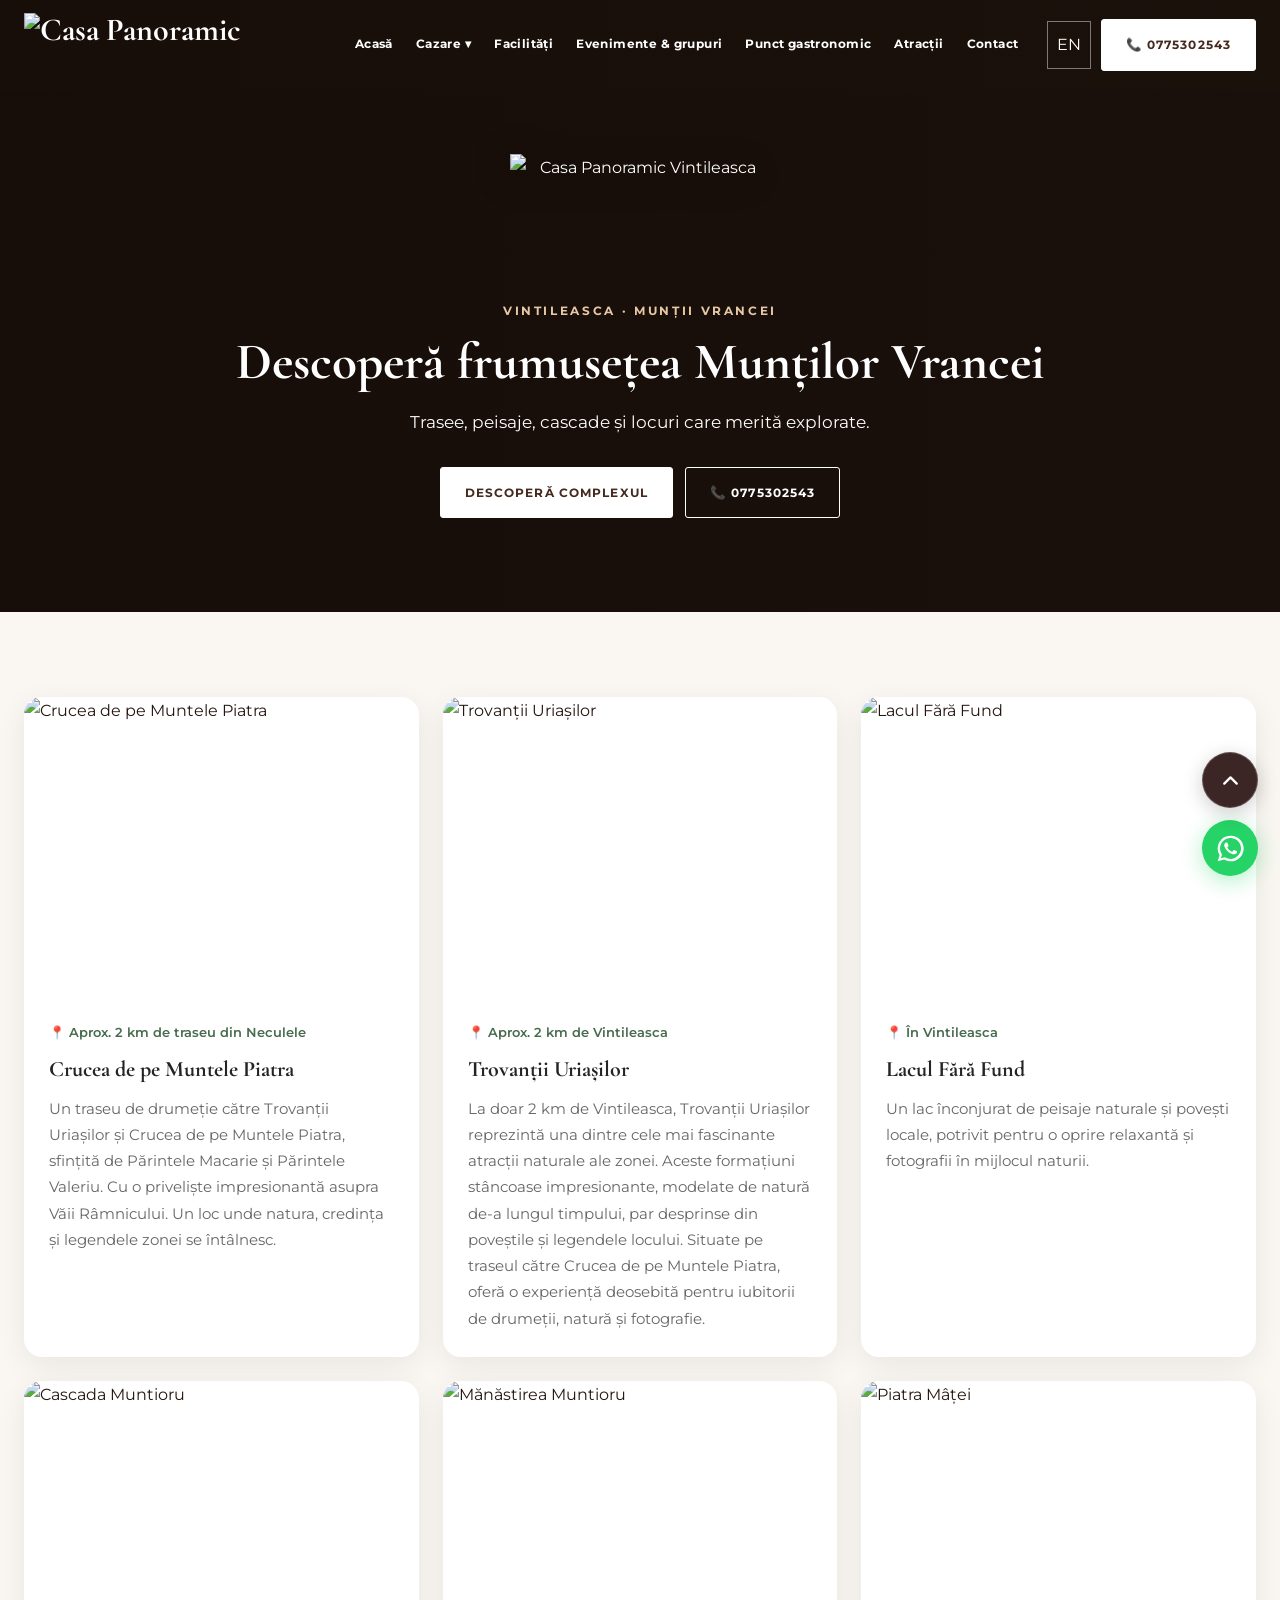
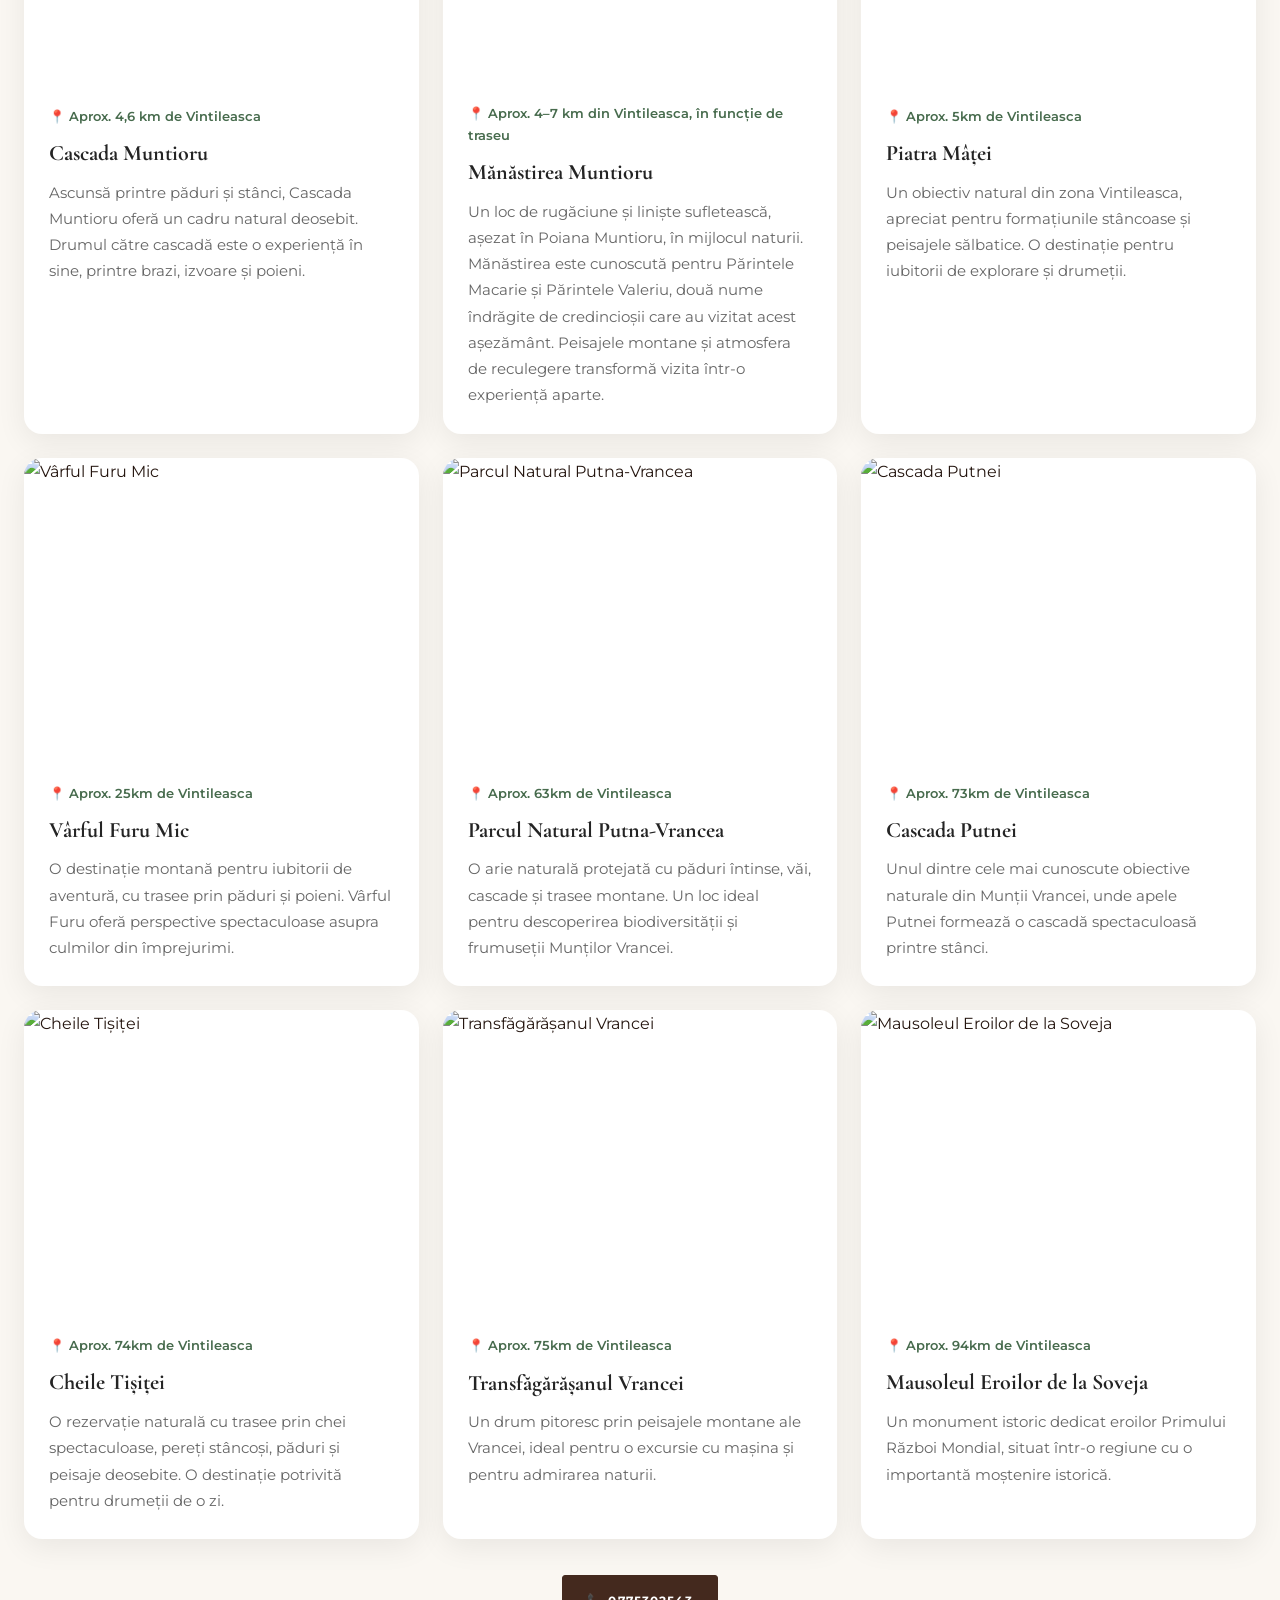
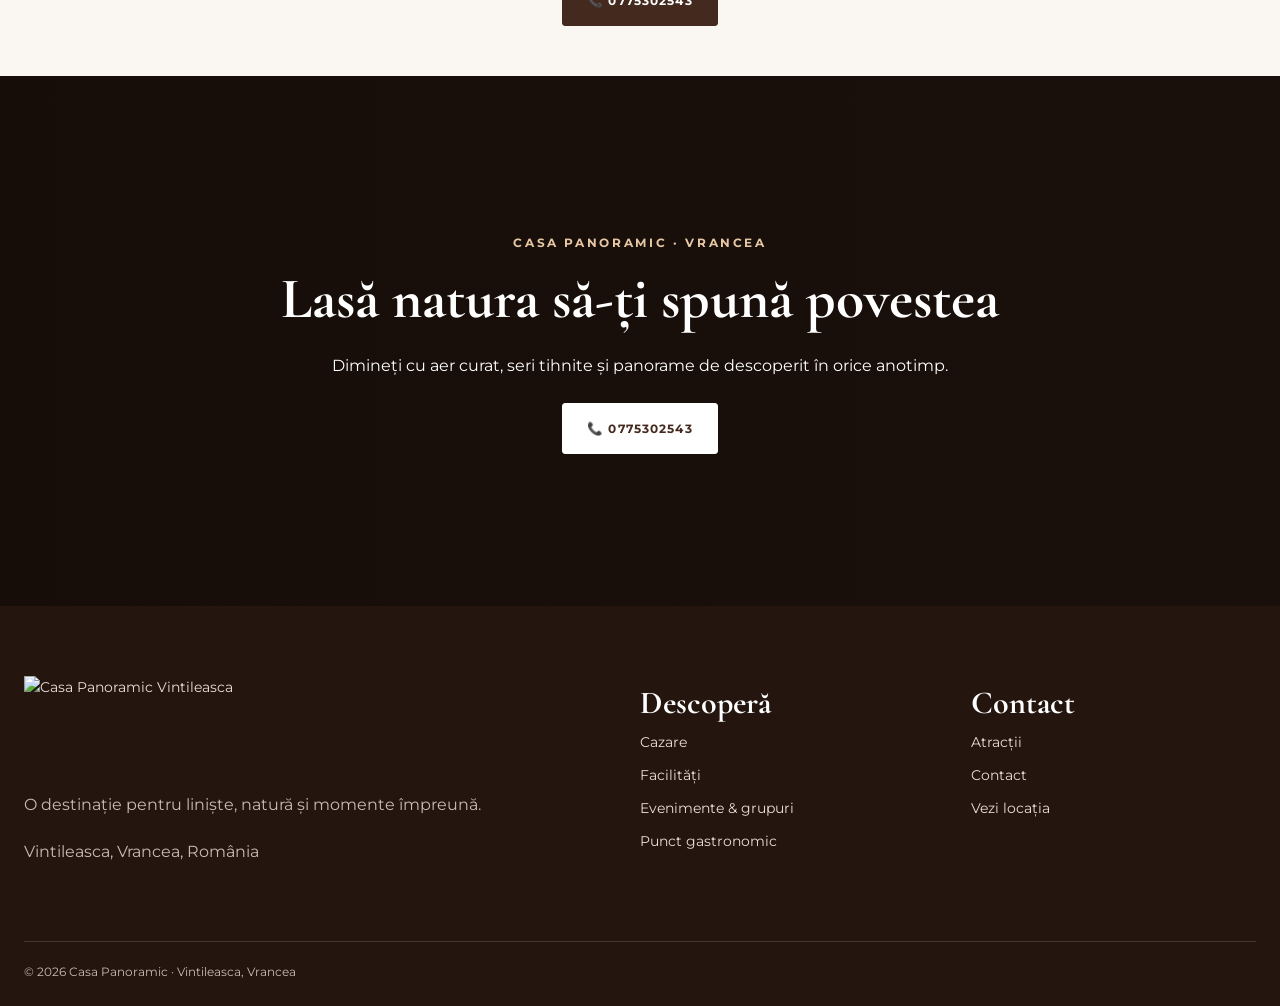
==== atractii.html @ c018aa71 "Add files via upload" ====
<!doctype html><html lang="ro"><head><meta charset="utf-8"><meta name="viewport" content="width=device-width,initial-scale=1"><meta name="theme-color" content="#44291e"><meta name="description" content="Casa Panoramic Vintileasca, Vrancea — cazare în natură, vile și case, facilități, evenimente și gastronomie locală."><link rel="preconnect" href="https://fonts.googleapis.com"><link rel="preconnect" href="https://fonts.gstatic.com" crossorigin><link href="https://fonts.googleapis.com/css2?family=Cormorant+Garamond:wght@400;500;600;700&family=Montserrat:wght@400;500;600;700&display=swap" rel="stylesheet"><link rel="stylesheet" href="style.css"><title>Casa Panoramic | Vintileasca</title></head><body><div id="app"></div><script src="config.js"></script><script src="site.js"></script></body></html>
---- style.css ----
:root{--chocolate:#44291e;--chocolate-dark:#24150f;--chocolate-light:#76513d;--cream:#faf7f2;--white:#fff;--sand:#e8ded0;--muted:#756c64;--accent:#a77b55;--overlay:rgba(24,16,12,.53);--radius:18px;--max:1240px;--shadow:0 18px 50px rgba(43,25,14,.11)}
*{box-sizing:border-box}html{scroll-behavior:smooth}body{margin:0;background:var(--cream);color:var(--chocolate-dark);font-family:'Montserrat',Arial,sans-serif;line-height:1.7}h1,h2,h3,.brand{font-family:'Cormorant Garamond',Georgia,serif;line-height:1.08}h1{font-size:clamp(2.5rem,4vw,7rem);margin:18px 0}h2{font-size:clamp(2.6rem,4.5vw,4.7rem);margin:12px 0 22px}h3{font-size:2rem;margin:10px 0}p{margin:0 0 20px}a{text-decoration:none;color:inherit}img{display:block;max-width:100%}button,input,textarea{font:inherit}.container{width:min(var(--max),calc(100% - 48px));margin:auto}.eyebrow{text-transform:uppercase;letter-spacing:.23em;font-size:.72rem;font-weight:700;color:var(--accent)}.btn{display:inline-flex;align-items:center;justify-content:center;gap:12px;background:var(--chocolate);color:var(--white);padding:14px 24px;border:1px solid var(--chocolate);border-radius:3px;font-size:.78rem;letter-spacing:.09em;text-transform:uppercase;font-weight:700;cursor:pointer;transition:.25s}.btn:hover{background:var(--chocolate-light);transform:translateY(-2px)}.btn.light{background:var(--white);color:var(--chocolate);border-color:var(--white)}.btn.outline{background:transparent;color:inherit;border-color:currentColor}.site-header{position:fixed;top:0;left:0;width:100%;z-index:100;background:rgba(35,22,16,.18);color:white;transition:.3s}.site-header.scrolled,.site-header.open{background:var(--chocolate-dark);box-shadow:0 8px 30px #0002}.nav{height:90px;display:flex;align-items:center;gap:28px}.brand{font-size:2rem;font-weight:700;white-space:nowrap}.brand small{display:block;font:500 .55rem Montserrat,Arial,sans-serif;letter-spacing:.24em;text-transform:uppercase}.nav-links{display:flex;align-items:center;gap:23px;margin-left:auto}.nav-links>a,.dropdown-toggle{font-size:.73rem;font-weight:700;letter-spacing:.035em;color:inherit}.dropdown{position:relative}.dropdown-toggle{border:0;background:transparent;cursor:pointer;padding:16px 0}.dropdown-menu{position:absolute;top:100%;left:0;min-width:210px;background:var(--white);color:var(--chocolate);box-shadow:var(--shadow);padding:10px;display:none}.dropdown:hover .dropdown-menu,.dropdown:focus-within .dropdown-menu,.dropdown.active .dropdown-menu{display:grid}.dropdown-menu a{padding:9px 12px;font-size:.8rem}.dropdown-menu a:hover{background:var(--cream)}.nav-actions{display:flex;align-items:center;gap:10px}.lang{background:transparent;color:white;border:1px solid #ffffff70;padding:9px;cursor:pointer}.menu-toggle{display:none;background:none;color:white;border:0;font-size:1.6rem}.hero,.video-band{position:relative;overflow:hidden;color:white;background:var(--chocolate-dark)}.hero{min-height:100svh;display:flex;align-items:center;text-align:center}.hero.inner{min-height:68vh}.hero:after,.video-band:after{content:'';position:absolute;inset:0;background:linear-gradient(90deg,rgba(18,10,6,.6),rgba(18,10,6,.28)),var(--overlay)}.hero video,.video-band video,.hero .fallback,.video-band .fallback{position:absolute;width:100%;height:100%;inset:0;object-fit:cover}.hero .content,.video-band .content{position:relative;z-index:2;width:min(960px,calc(100% - 40px));margin:auto;padding:150px 0 90px}.hero .eyebrow,.video-band .eyebrow{color:#e7c8a5}.hero p{font-size:1.05rem;max-width:680px;margin:0 auto 30px}.hero-buttons{display:flex;justify-content:center;gap:12px;flex-wrap:wrap}.section{padding:50px 0}.section.alt{background:white}.section-head{text-align:center;max-width:800px;margin:0 auto 45px}.section-head p{color:var(--muted)}.split{display:grid;grid-template-columns:1fr 1fr;gap:8%;align-items:center}.split .image-wrap{position:relative}.split img{width:100%;height:520px;object-fit:cover}.split .image-wrap:after{content:'';position:absolute;border:1px solid var(--accent);inset:22px -22px -22px 22px;pointer-events:none}.split.reverse .image-wrap{order:2}.stat-row{display:grid;grid-template-columns:repeat(4,1fr);gap:24px;margin-top:38px}.stat strong{display:block;font-family:'Cormorant Garamond',Georgia,serif;font-size:2.7rem;color:var(--chocolate)}.stat span{font-size:.75rem;color:var(--muted);text-transform:uppercase;letter-spacing:.1em}.cards{display:grid;grid-template-columns:repeat(4,1fr);gap:22px}.card{background:white;box-shadow:var(--shadow);overflow:hidden;transition:transform .3s}.card:hover{transform:translateY(-7px)}.card img{height:270px;width:100%;object-fit:cover;transition:transform .6s}.card:hover img{transform:scale(1.045)}.card .card-body{padding:24px}.card p{font-size:.85rem;color:var(--muted)}.card .text-link{font-weight:700;font-size:.78rem;color:var(--chocolate-light);text-transform:uppercase;letter-spacing:.08em}.video-band{min-height:530px;display:flex;align-items:center;text-align:center}.video-band .content{padding:120px 0}.video-band p{max-width:680px;margin:0 auto 24px}.feature-grid{display:grid;grid-template-columns:repeat(4,1fr);gap:18px}.feature{padding:35px 20px;background:white;border:1px solid var(--sand);text-align:center}.feature .symbol{font-size:2rem;color:var(--accent)}.feature h3{font-size:1.6rem}.photo-triptych{display:grid;grid-template-columns:repeat(3,1fr);gap:14px}.photo-triptych img{height:350px;width:100%;object-fit:cover;border-radius:14px;}.duo-images{display:grid;grid-template-columns:1fr 1.2fr 1fr;gap:25px;align-items:center}.duo-images img{height:390px;width:100%;object-fit:cover}.duo-images .middle{text-align:center}.marquee{overflow:hidden;mask-image:linear-gradient(to right,transparent,black 7%,black 93%,transparent)}.marquee-track{display:flex;width:max-content;gap:14px;animation:move 55s linear infinite}.marquee:hover .marquee-track{animation-play-state:paused}.marquee img{width:360px;height:270px;object-fit:cover;flex:none}@keyframes move{to{transform:translateX(-50%)}}.attraction-grid{display:grid;grid-template-columns:repeat(3,1fr);gap:20px}.attraction-grid article{position:relative;min-height:350px;overflow:hidden}.attraction-grid img{width:100%;height:350px;object-fit:cover}.attraction-grid h3{position:absolute;bottom:0;left:0;right:0;color:white;margin:0;padding:60px 20px 20px;background:linear-gradient(transparent,#000b);font-size:1.8rem}.slider{position:relative;overflow:hidden}.slider-viewport{overflow:hidden}.slider-track{display:flex;transition:transform .6s ease}.slider-track img{width:100%;aspect-ratio:16/9;object-fit:cover;flex:0 0 100%}.slider-controls{position:absolute;bottom:18px;right:18px;display:flex;gap:8px}.slider-controls button{background:#fffdf0;border:0;padding:9px 15px;cursor:pointer}.unit-layout{display:grid;grid-template-columns:1.25fr .75fr;gap:60px;align-items:center}.checklist{padding-left:20px}.checklist li{margin:12px 0}.contact-grid{display:grid;grid-template-columns:1fr 1fr;gap:70px}.contact-grid input,.contact-grid textarea{display:block;width:100%;border:1px solid var(--sand);padding:15px;margin:0 0 14px;background:white}.contact-grid textarea{min-height:160px}.footer{background:var(--chocolate-dark);color:white;padding:70px 0 24px}.footer-grid{display:grid;grid-template-columns:2fr 1fr 1fr;gap:45px}.footer a{display:block;font-size:.85rem;margin-bottom:10px;color:#e9ded7}.footer p{color:#c8bcb4}.footer-bottom{border-top:1px solid #ffffff25;padding-top:20px;margin-top:55px;font-size:.75rem;color:#c8bcb4}.reveal{opacity:0;transform:translateY(25px);transition:opacity .8s,transform .8s}.reveal.visible{opacity:1;transform:none}.center{text-align:center}.mt{margin-top:36px}.floating-contact{position:fixed;bottom:25px;right:25px;z-index:90;border-radius:50%;height:56px;width:56px;background:var(--chocolate);color:white;display:grid;place-items:center;box-shadow:var(--shadow);font-size:1.3rem}.notice{font-size:.78rem;color:var(--muted)}
@media(max-width:1100px){.nav-links{gap:12px}.nav-links>a,.dropdown-toggle{font-size:.65rem}.cards{grid-template-columns:repeat(2,1fr)}.feature-grid{grid-template-columns:repeat(2,1fr)}}
@media(max-width:850px){.nav{height:75px}.menu-toggle{display:block}.nav-links{display:none;position:absolute;top:75px;left:0;right:0;background:var(--chocolate-dark);padding:22px 24px;max-height:calc(100vh - 75px);overflow:auto;flex-direction:column;align-items:stretch;gap:12px}.site-header.open .nav-links{display:flex}.dropdown-menu{position:static;box-shadow:none;background:#ffffff10;color:white;margin-top:5px}.nav-actions{margin-left:auto}.nav-actions .btn{display:none}.split,.unit-layout,.contact-grid{grid-template-columns:1fr;gap:35px}.split.reverse .image-wrap{order:0}.split img{height:380px}.stat-row{grid-template-columns:repeat(2,1fr)}.duo-images{grid-template-columns:1fr 1fr}.duo-images .middle{grid-column:1/-1;grid-row:1}.duo-images img{height:250px}.attraction-grid{grid-template-columns:1fr 1fr}.footer-grid{grid-template-columns:1fr 1fr}.footer-grid>div:first-child{grid-column:1/-1}}
@media(max-width:540px){.container{width:calc(100% - 32px)}.section{padding:75px 0}.hero .content{padding:140px 0 70px}.cards,.feature-grid,.attraction-grid,.photo-triptych{grid-template-columns:1fr}.card img{height:280px}.photo-triptych img{height:240px}.stat-row{gap:10px}.stat strong{font-size:2.1rem}.duo-images{gap:8px}.duo-images img{height:200px}.marquee img{width:260px;height:200px}.footer-grid{grid-template-columns:1fr}.footer-grid>div:first-child{grid-column:auto}.hero.inner{min-height:60vh}.slider-track img{aspect-ratio:4/3}.brand{font-size:1.55rem}}
@media(prefers-reduced-motion:reduce){*,*:before,*:after{animation-duration:.01ms!important;transition-duration:.01ms!important}.reveal{opacity:1;transform:none}}

/* CASA PANORAMIC — GALERII RESPONSIVE SI LIGHTBOX */
html,body{max-width:100%;overflow-x:clip}
.unit-layout,.unit-layout>div,.slider,.slider-viewport{min-width:0;max-width:100%}
.slider{width:100%;overflow:hidden;border-radius:var(--radius);background:#eee8df}
.slider-viewport{width:100%;overflow:hidden}
.slider-track{display:flex;width:100%;transition:transform .6s ease;will-change:transform}
.slider-track .cp-slide{display:flex;align-items:center;justify-content:center;flex:0 0 100%;min-width:0;width:100%;height:clamp(260px,35vw,490px);padding:0;border:0;background:#eee8df;cursor:zoom-in}
.slider-track .cp-slide img{display:block;width:100%;height:100%;max-width:100%;object-fit:contain;aspect-ratio:auto}
.slider-controls{z-index:2}
.cp-gallery-grid{display:grid;grid-template-columns:repeat(4,minmax(0,1fr));gap:14px;width:100%;min-width:0}
.cp-gallery-item{position:relative;display:flex;align-items:center;justify-content:center;min-width:0;width:100%;height:215px;padding:0;border:1px solid var(--sand);border-radius:10px;overflow:hidden;background:#eee8df;cursor:zoom-in}
.cp-gallery-item img{width:100%;height:100%;max-width:100%;object-fit:contain;transition:transform .3s ease}
.cp-gallery-item:hover img{transform:scale(1.035)}
.cp-gallery-zoom{position:absolute;right:9px;bottom:9px;display:grid;place-items:center;width:30px;height:30px;border-radius:50%;background:var(--chocolate);color:white;font-size:17px}
.cp-lightbox[hidden]{display:none!important}
.cp-lightbox{position:fixed;inset:0;z-index:99999;display:flex;align-items:center;justify-content:center;background:rgba(13,10,8,.96);color:white;touch-action:pan-y}
body.cp-lightbox-open{overflow:hidden}
.cp-lb-content{display:flex;flex-direction:column;align-items:center;justify-content:center;max-width:calc(100vw - 120px);width:100%;height:100%;padding:45px 0;min-width:0}
.cp-lb-content img{display:block;max-width:100%;max-height:calc(100dvh - 115px);width:auto;height:auto;object-fit:contain}
.cp-lb-count{padding-top:12px;font-size:13px;letter-spacing:.12em}
.cp-lightbox button{position:absolute;z-index:2;border:1px solid #ffffff55;background:#24150fc9;color:white;cursor:pointer;border-radius:50%;width:46px;height:46px;font-size:30px;line-height:1}
.cp-lb-close{top:16px;right:16px}.cp-lb-prev{left:14px;top:50%;transform:translateY(-50%)}.cp-lb-next{right:14px;top:50%;transform:translateY(-50%)}
@media(max-width:850px){.cp-gallery-grid{grid-template-columns:repeat(3,minmax(0,1fr))}.cp-gallery-item{height:180px}.unit-layout{grid-template-columns:minmax(0,1fr)}}
@media(max-width:540px){.cp-gallery-grid{grid-template-columns:repeat(2,minmax(0,1fr));gap:9px}.cp-gallery-item{height:155px}.slider-track .cp-slide{height:310px}.cp-lb-content{max-width:calc(100vw - 24px);padding:70px 0}.cp-lb-content img{max-height:calc(100dvh - 155px)}.cp-lb-prev,.cp-lb-next{top:auto;bottom:15px;transform:none}.cp-lb-prev{left:16px}.cp-lb-next{right:16px}}

/* ==========================================
   CASA PANORAMIC - VIDEOCLIPURI UNITĂȚI
========================================== */

.cp-unit-videos {
  width: 100%;
  overflow: hidden;
}

.unit-video-grid {
  display: grid;
  grid-template-columns: repeat(2, minmax(0, 1fr));
  gap: 30px;
  width: 100%;
}

.unit-video-card {
  min-width: 0;
  overflow: hidden;
  background: #fff;
  border: 1px solid var(--sand);
  box-shadow: var(--shadow);
  border-radius: 12px;
}

.unit-video-media {
  position: relative;
  width: 100%;
  overflow: hidden;
  background: #1c130e;
}

.unit-video-media video {
  display: block;
  width: 100%;
  max-width: 100%;
  aspect-ratio: 16 / 9;
  object-fit: contain;
  background: #1c130e;
}

.unit-video-info {
  padding: 22px 25px 26px;
}

.unit-video-info .eyebrow {
  color: var(--accent);
}

.unit-video-info h3 {
  margin: 8px 0 0;
  font-size: clamp(1.5rem, 2.5vw, 2rem);
  color: var(--chocolate);
}

@media (max-width: 767px) {
  .unit-video-grid {
    grid-template-columns: 1fr;
    gap: 22px;
  }

  .unit-video-info {
    padding: 18px 20px;
  }
}


/* ==========================================
   CASA PANORAMIC - REELS COMPACT
========================================== */

/* Aceeași secțiune cu prezentarea casei */

.cp-unit-main-section {
  padding-bottom: 48px;
}

.cp-unit-main-section .unit-layout {
  margin-bottom: 0;
}

.cp-unit-reels-block {
  width: 100%;
  margin: 42px auto 0;
  padding: 0;
  text-align: center;
}

.cp-unit-reels-heading {
  max-width: 700px;
  margin: 0 auto 24px;
}

.cp-unit-reels-heading .eyebrow {
  display: block;
  margin-bottom: 9px;
}

.cp-unit-reels-heading h2 {
  margin: 0 0 10px;
  color: var(--chocolate);
  font-size: clamp(1.8rem, 3vw, 2.5rem);
}

.cp-unit-reels-heading p {
  margin: 0;
  color: var(--muted);
  line-height: 1.6;
}

/* Slider video - compact pe desktop */

.cp-reels {
  position: relative;
  width: min(100%, 310px);
  margin: 0 auto;
  overflow: hidden;
  border-radius: 14px;
  background: #17100d;
  box-shadow: 0 15px 45px rgba(35,20,12,.17);
  isolation: isolate;
  outline-offset: 5px;
}

.cp-reels-viewport {
  position: relative;
  width: 100%;
  overflow: hidden;
  touch-action: pan-y;
}

.cp-reels-track {
  display: flex;
  width: 100%;
  transition: transform .4s cubic-bezier(.22,1,.36,1);
  will-change: transform;
}

.cp-reel {
  position: relative;
  flex: 0 0 100%;
  width: 100%;
  min-width: 0;
  aspect-ratio: 9 / 16;
  overflow: hidden;
  background: #17100d;
  cursor: pointer;
}

.cp-reel video {
  position: absolute;
  inset: 0;
  display: block;
  width: 100%;
  height: 100%;
  object-fit: contain;
  background: #17100d;
  pointer-events: none;
}

/* Gradient discret peste video */

.cp-reel-shade {
  position: absolute;
  z-index: 1;
  inset: 0;
  pointer-events: none;
  background: linear-gradient(
    to top,
    rgba(0,0,0,.78) 0%,
    rgba(0,0,0,.22) 24%,
    transparent 48%
  );
}

/* Titlul peste video */

.cp-reel-overlay {
  position: absolute;
  z-index: 2;
  left: 0;
  right: 0;
  bottom: 0;
  padding: 45px 18px 35px;
  text-align: left;
  color: #fff;
  pointer-events: none;
}

.cp-reel-label {
  display: block;
  margin-bottom: 6px;
  color: #e7c8a5;
  font-family: 'Montserrat', sans-serif;
  font-size: 9px;
  font-weight: 700;
  letter-spacing: .16em;
}

.cp-reel-overlay h3 {
  margin: 0;
  color: #fff;
  font-size: clamp(1.35rem, 2vw, 1.8rem);
  line-height: 1.15;
}

/* Buton Play / Pause */

.cp-reel-toggle {
  position: absolute;
  z-index: 4;
  top: 50%;
  left: 50%;
  transform: translate(-50%, -50%);
  display: grid;
  place-items: center;
  width: 55px;
  height: 55px;
  padding: 0;
  border: 1px solid rgba(255,255,255,.4);
  border-radius: 50%;
  background: rgba(20,12,8,.48);
  color: #fff;
  font-size: 24px;
  cursor: pointer;
  backdrop-filter: blur(8px);
  opacity: 0;
  transition: opacity .2s, background .2s;
}

.cp-reel:hover .cp-reel-toggle,
.cp-reel-toggle:focus-visible,
.cp-reel.cp-reel-paused .cp-reel-toggle {
  opacity: 1;
}

.cp-reel-toggle:hover {
  background: rgba(20,12,8,.75);
}

.cp-reel-toggle-icon {
  display: block;
  line-height: 1;
}

/* Săgeți */

.cp-reels-prev,
.cp-reels-next {
  position: absolute;
  z-index: 5;
  top: 50%;
  transform: translateY(-50%);
  display: grid;
  place-items: center;
  width: 34px;
  height: 34px;
  padding: 0;
  border: 1px solid rgba(255,255,255,.3);
  border-radius: 50%;
  background: rgba(20,12,8,.5);
  color: #fff;
  font-size: 25px;
  line-height: 1;
  cursor: pointer;
  backdrop-filter: blur(7px);
  transition: background .2s;
}

.cp-reels-prev:hover,
.cp-reels-next:hover {
  background: rgba(68,41,30,.9);
}

.cp-reels-prev {
  left: 9px;
}

.cp-reels-next {
  right: 9px;
}

.cp-reels-prev[hidden],
.cp-reels-next[hidden] {
  display: none !important;
}

/* Contor clipuri */

.cp-reels-counter {
  position: absolute;
  z-index: 5;
  top: 12px;
  right: 12px;
  display: flex;
  align-items: center;
  gap: 6px;
  padding: 6px 10px;
  border-radius: 20px;
  background: rgba(0,0,0,.5);
  color: #fff;
  font-family: 'Montserrat', sans-serif;
  font-size: 11px;
  font-weight: 700;
  font-variant-numeric: tabular-nums;
  letter-spacing: .06em;
  backdrop-filter: blur(6px);
}

.cp-reels-separator {
  opacity: .55;
}

/* Progres video */

.cp-reels-progress {
  position: absolute;
  z-index: 6;
  bottom: 0;
  left: 0;
  width: 100%;
  height: 3px;
  background: rgba(255,255,255,.25);
  pointer-events: none;
}

.cp-reels-progress-fill {
  width: 0%;
  height: 100%;
  background: #e7c8a5;
}

/* Mesaj eroare video */

.cp-reel-error {
  position: absolute;
  z-index: 8;
  inset: 0;
  display: flex;
  flex-direction: column;
  align-items: center;
  justify-content: center;
  gap: 14px;
  padding: 25px;
  background: rgba(23,16,13,.94);
  color: white;
  text-align: center;
  font-size: 13px;
}

.cp-reel-error[hidden] {
  display: none !important;
}

.cp-reel-error button {
  padding: 10px 18px;
  border: 1px solid rgba(255,255,255,.45);
  border-radius: 6px;
  background: transparent;
  color: white;
  font: inherit;
  cursor: pointer;
}

.cp-reel-error button:hover {
  background: rgba(255,255,255,.12);
}

/* Instrucțiune sub slider */

.cp-reels-hint {
  margin: 13px auto 0;
  color: var(--muted);
  font-size: 12px;
  line-height: 1.5;
}

/* Desktop mare */

@media (min-width: 1200px) {
  .cp-reels {
    width: 290px;
  }

  .cp-unit-reels-block {
    margin-top: 36px;
  }
}

/* Tabletă */

@media (min-width: 768px) and (max-width: 1199px) {
  .cp-reels {
    width: 300px;
  }

  .cp-unit-reels-block {
    margin-top: 34px;
  }
}

/* Telefon */

@media (max-width: 767px) {
  .cp-unit-main-section {
    padding-bottom: 35px;
  }

  .cp-unit-reels-block {
    margin-top: 30px;
  }

  .cp-unit-reels-heading {
    margin-bottom: 20px;
  }

  .cp-reels {
    width: min(100%, 330px);
    border-radius: 12px;
  }

  .cp-reel-overlay {
    padding: 40px 18px 35px;
  }

  .cp-reel-overlay h3 {
    font-size: 1.55rem;
  }

  .cp-reel-toggle {
    width: 52px;
    height: 52px;
  }

  .cp-reels-prev,
  .cp-reels-next {
    width: 32px;
    height: 32px;
    font-size: 23px;
  }

  .cp-reels-hint {
    font-size: 11px;
  }
}

@media (max-width: 380px) {
  .cp-reels {
    width: min(100%, 290px);
  }
}

@media (prefers-reduced-motion: reduce) {
  .cp-reels-track {
    transition: none;
  }
}







/* sa fie despartite hero homepage titlul*/
.hero .content h1 {
    white-space: pre-line;
}



/* =========================================
   CASA PANORAMIC - FACILITATI PREMIUM
   ========================================= */

.cp-facilities-grid {
    display: grid;
    grid-template-columns: repeat(4, minmax(0, 1fr));
    gap: 18px;
    width: 100%;
}

.cp-facility-card {
    position: relative;
    height: 300px;
    overflow: hidden;
    border-radius: 16px;
    isolation: isolate;
    background: #222;
    cursor: default;
    box-shadow: 0 8px 25px rgba(0,0,0,0.08);
    transition: transform .35s ease,
                box-shadow .35s ease;
}

/* IMAGINE PE TOT CARDUL */
.cp-facility-card img {
    position: absolute;
    inset: 0;
    display: block;
    width: 100%;
    height: 100%;
    object-fit: cover;
    object-position: center;
    transition: transform .65s ease;
}

/* GRADIENT PENTRU TEXT */
.cp-facility-card::after {
    content: "";
    position: absolute;
    inset: 0;
    z-index: 1;
    background: linear-gradient(
        to top,
        rgba(0,0,0,.82) 0%,
        rgba(0,0,0,.38) 32%,
        rgba(0,0,0,.06) 70%,
        transparent 100%
    );
    pointer-events: none;
}

/* TEXT PESTE IMAGINE */
.cp-facility-overlay {
    position: absolute;
    bottom: 0;
    left: 0;
    right: 0;
    z-index: 2;
    padding: 26px 22px;
    color: #fff;
}

.cp-facility-overlay h3 {
    margin: 0 !important;
    padding: 0 !important;
    color: #fff !important;
    font-size: 22px;
    font-weight: 600;
    line-height: 1.3;
    text-shadow: 0 2px 10px rgba(0,0,0,.35);
}

/* LINIE DECORATIVA */
.cp-facility-line {
    display: block;
    width: 35px;
    height: 2px;
    margin-top: 12px;
    background: #e8cba1;
    transition: width .35s ease;
}

/* HOVER */
.cp-facility-card:hover {
    transform: translateY(-5px);
    box-shadow: 0 16px 35px rgba(0,0,0,.16);
}

.cp-facility-card:hover img {
    transform: scale(1.08);
}

.cp-facility-card:hover .cp-facility-line {
    width: 65px;
}

/* TABLETA */
@media (max-width: 1024px) {
    .cp-facilities-grid {
        grid-template-columns: repeat(2, minmax(0, 1fr));
        gap: 15px;
    }

    .cp-facility-card {
        height: 270px;
    }
}

/* TELEFON */
@media (max-width: 600px) {
    .cp-facilities-grid {
        grid-template-columns: repeat(1, minmax(0, 1fr));
        gap: 10px;
    }

    .cp-facility-card {
        height: 300px;
        border-radius: 12px;
    }

    .cp-facility-overlay {
        padding: 15px 12px;
    }

    .cp-facility-overlay h3 {
        font-size: 15px;
        line-height: 1.3;
    }

    .cp-facility-line {
        width: 25px;
        margin-top: 8px;
    }

    .cp-facility-card:hover {
        transform: none;
    }
}

@media (prefers-reduced-motion: reduce) {
    .cp-facility-card,
    .cp-facility-card img,
    .cp-facility-line {
        transition: none;
    }
}


.gastronomie-gallery {
    display: grid;
    grid-template-columns: repeat(3, 1fr);
    gap: 15px;
    margin: 35px auto;
}

.gastronomie-gallery-item {
    overflow: hidden;
    border-radius: 14px;
    aspect-ratio: 4 / 3;
}

.gastronomie-gallery-item img {
    width: 100%;
    height: 100%;
    object-fit: cover;
    display: block;
    transition: transform .4s ease;
}

.gastronomie-gallery-item:hover img {
    transform: scale(1.06);
}

@media (max-width: 768px) {
    .gastronomie-gallery {
        grid-template-columns: repeat(1, 1fr);
        gap: 10px;
    }
}
/* EVENIMENTE - GALERIE SI ATRACTIE */

.cp-events-extra {
    width: 100%;
    max-width: 1200px;
    margin: 45px auto;
    padding: 0 20px;
}

.cp-events-attraction {
    text-align: center;
    padding: 65px 20px 35px;
}

.cp-events-attraction h2 {
    font-size: clamp(26px, 3vw, 40px);
    margin: 15px 0;
}

.cp-events-attraction p {
    max-width: 700px;
    margin: 0 auto 30px;
    line-height: 1.8;
    opacity: .8;
}

.cp-events-attraction-btn {
    display: inline-flex;
    align-items: center;
    justify-content: center;
    gap: 14px;
    padding: 16px 28px;
    border-radius: 50px;
    background: #284b38;
    color: #fff !important;
    text-decoration: none;
    font-size: 15px;
    font-weight: 600;
    transition: .3s ease;
}

.cp-events-attraction-btn:hover {
    background: #1c3628;
    transform: translateY(-3px);
    box-shadow: 0 10px 25px rgba(0,0,0,.15);
}

@media (max-width: 600px) {
    .cp-events-extra {
        padding: 0 12px;
        margin: 30px auto;
    }

    .cp-events-attraction {
        padding: 45px 10px 20px;
    }

    .cp-events-attraction-btn {
        width: 100%;
        padding: 16px;
        font-size: 13px;
    }
}
/* EVENIMENTE - CONTROL IMAGINI GALERIE */

.cp-events-extra .gastronomie-gallery-item {
    aspect-ratio: 3 / 2 !important;
    overflow: hidden;
    border-radius: 14px;
    background: #eee;
}

.cp-events-extra .gastronomie-gallery-item img {
    width: 100% !important;
    height: 100% !important;
    object-fit: cover !important;
    object-position: center !important;
}

/* IMAGINEA 1 - FARA DECUPARE */
.cp-events-extra .gastronomie-gallery-item:nth-child(5) img {
    object-fit: contain !important;
    transform: none !important;
}

/* PASTREAZA IMAGINEA 1 NEMODIFICATA LA HOVER */
.cp-events-extra .gastronomie-gallery-item:nth-child(5):hover img {
    transform: none !important;
}


/* ====================================
   CASA PANORAMIC - ATRACTII
==================================== */

.cp-attractions-grid {
    display: grid;
    grid-template-columns: repeat(3, minmax(0, 1fr));
    gap: 24px;
    margin: 35px auto;
}

.cp-attraction-card {
    background: #fff;
    border-radius: 18px;
    overflow: hidden;
    box-shadow: 0 8px 30px rgba(0,0,0,.07);
    scroll-margin-top: 110px;
    transition: transform .35s ease,
                box-shadow .35s ease;
}

.cp-attraction-card:hover {
    transform: translateY(-5px);
    box-shadow: 0 16px 40px rgba(0,0,0,.12);
}

.cp-attraction-image {
    width: 100%;
    aspect-ratio: 4 / 3;
    overflow: hidden;
}

.cp-attraction-image img {
    display: block;
    width: 100%;
    height: 100%;
    object-fit: cover;
    object-position: center;
    transition: transform .5s ease;
}

.cp-attraction-card:hover img {
    transform: scale(1.05);
}

.cp-attraction-content {
    padding: 25px;
}

.cp-attraction-distance {
    display: inline-block;
    font-size: 13px;
    font-weight: 600;
    color: #476b4d;
    margin-bottom: 12px;
}

.cp-attraction-content h3 {
    font-size: 22px;
    line-height: 1.3;
    margin: 0 0 12px;
    color: #242424;
}

.cp-attraction-content p {
    font-size: 15px;
    line-height: 1.75;
    color: #666;
    margin: 0;
}

@media (max-width: 1024px) {
    .cp-attractions-grid {
        grid-template-columns: repeat(2, minmax(0, 1fr));
    }
}

@media (max-width: 600px) {
    .cp-attractions-grid {
        grid-template-columns: 1fr;
        gap: 18px;
    }

    .cp-attraction-image {
        aspect-ratio: 16 / 10;
    }

    .cp-attraction-content {
        padding: 20px;
    }

    .cp-attraction-content h3 {
        font-size: 20px;
    }
}
/* LOGO CASA PANORAMIC */

.site-header .brand {
    display: flex;
    align-items: center;
    text-decoration: none;
}

.site-header .brand-logo {
    display: block;
    width: auto;
    height: 65px;
    max-width: 220px;
    object-fit: contain;
}

/* TELEFON */
@media (max-width: 768px) {
    .site-header .brand-logo {
        height: 48px;
        max-width: 160px;
    }
}


/* CASA PANORAMIC - LOGO FOOTER */

.footer-brand-logo {
    display: inline-flex;
    align-items: center;
    justify-content: flex-start;
    text-decoration: none;
    margin-bottom: 18px;
}

.footer-brand-logo img {
    display: block;
    width: auto;
    height: 105px;
    max-width: 280px;
    object-fit: contain;
    transition: transform .3s ease;
}

.footer-brand-logo:hover img {
    transform: scale(1.04);
}

/* MOBILE */
@media (max-width: 768px) {
    .footer-brand-logo {
        width: 100%;
        justify-content: center;
        margin-bottom: 20px;
    }

    .footer-brand-logo img {
        height: 85px;
        max-width: 220px;
    }
}


/* =========================================
   CASA PANORAMIC - LOGO IN HERO
========================================= */

/* LOGO GENERAL */
.hero .cp-hero-logo {
    display: block;
    width: auto;
    max-width: 100%;
    object-fit: contain;
    margin: 0 auto 22px;
    filter: drop-shadow(0 5px 18px rgba(0,0,0,.25));
}

/* HOMEPAGE - LOGO MARE */
.hero .cp-hero-logo-home {
    height: 220px;
    max-width: 420px;
}

/* PAGINI INTERIOARE - LOGO MIC */
.hero .cp-hero-logo-inner {
    height: 120px;
    max-width: 260px;
}

/* SPATIERE TITLU */
.hero .content h1 {
    margin-top: 12px;
}

/* TABLETA */
@media (max-width: 1024px) {
    .hero .cp-hero-logo-home {
        height: 170px;
        max-width: 330px;
    }

    .hero .cp-hero-logo-inner {
        height: 100px;
        max-width: 220px;
    }
}

/* TELEFON */
@media (max-width: 600px) {
    .hero .cp-hero-logo {
        margin-bottom: 16px;
    }

    .hero .cp-hero-logo-home {
        height: 145px;
        max-width: 280px;
    }

    .hero .cp-hero-logo-inner {
        height: 85px;
        max-width: 190px;
    }

    .hero .content h1 {
        margin-top: 8px;
    }
}




/* ==========================================
   CASA PANORAMIC - LIGHTBOX
   ========================================== */

.cp-lightbox {
    position: fixed;
    inset: 0;
    z-index: 2147483647;
    display: flex;
    align-items: center;
    justify-content: center;
    background: rgba(5, 9, 7, .96);
    opacity: 0;
    visibility: hidden;
    pointer-events: none;
    transition: opacity .25s ease,
                visibility .25s ease;
}

.cp-lightbox.active {
    opacity: 1;
    visibility: visible;
    pointer-events: auto;
}

body.cp-lightbox-open {
    overflow: hidden !important;
}

/* IMAGINE */
.cp-lb-image-wrap {
    position: relative;
    display: flex;
    align-items: center;
    justify-content: center;
    width: calc(100% - 150px);
    height: 90vh;
}

.cp-lb-image {
    display: block;
    max-width: 100%;
    max-height: 85vh;
    width: auto;
    height: auto;
    object-fit: contain;
    border-radius: 8px;
    box-shadow: 0 15px 60px rgba(0,0,0,.35);
}

/* CONTOR */
.cp-lb-counter {
    position: absolute;
    bottom: 0;
    left: 50%;
    transform: translateX(-50%);
    color: rgba(255,255,255,.8);
    font-size: 14px;
    letter-spacing: 2px;
}

/* BUTOANE */
.cp-lb-close,
.cp-lb-prev,
.cp-lb-next {
    position: absolute;
    z-index: 3;
    display: flex;
    align-items: center;
    justify-content: center;
    border: 1px solid rgba(255,255,255,.2);
    background: rgba(255,255,255,.1);
    color: #fff;
    cursor: pointer;
    transition: background .25s ease,
                transform .25s ease;
}

.cp-lb-close:hover,
.cp-lb-prev:hover,
.cp-lb-next:hover {
    background: rgba(255,255,255,.25);
}

.cp-lb-close {
    top: 25px;
    right: 30px;
    width: 48px;
    height: 48px;
    border-radius: 50%;
    font-size: 30px;
}

.cp-lb-prev,
.cp-lb-next {
    top: 50%;
    transform: translateY(-50%);
    width: 55px;
    height: 65px;
    border-radius: 12px;
    font-size: 27px;
}

.cp-lb-prev {
    left: 25px;
}

.cp-lb-next {
    right: 25px;
}

/* INDICATOR CLICK */
.gastronomie-gallery img,
.cp-traseu-gallery img,
.cp-attractions-grid img,
.cp-facilities-grid img,
.gallery img,
.unit-gallery img,
.overall-gallery img {
    cursor: zoom-in;
}

/* MOBILE */
@media (max-width: 768px) {
    .cp-lb-image-wrap {
        width: 100%;
        height: 85vh;
        padding: 0 12px;
    }

    .cp-lb-image {
        max-height: 75vh;
        border-radius: 5px;
    }

    .cp-lb-close {
        top: 15px;
        right: 15px;
        width: 42px;
        height: 42px;
    }

    .cp-lb-prev,
    .cp-lb-next {
        width: 38px;
        height: 48px;
        font-size: 20px;
        background: rgba(0,0,0,.45);
        border-radius: 8px;
    }

    .cp-lb-prev {
        left: 8px;
    }

    .cp-lb-next {
        right: 8px;
    }

    .cp-lb-counter {
        bottom: 10px;
        font-size: 12px;
    }
}


/* ==========================================
   CASA PANORAMIC
   WHATSAPP + BACK TO TOP
========================================== */

#cp-floating-actions {
    position: fixed;
    right: 22px;
    bottom: 24px;
    z-index: 99990;
    display: flex;
    flex-direction: column;
    align-items: center;
    gap: 12px;
}

#cp-floating-actions a,
#cp-floating-actions button {
    display: flex;
    align-items: center;
    justify-content: center;
    width: 56px;
    height: 56px;
    border-radius: 50%;
    cursor: pointer;
    transition:
        transform .3s ease,
        box-shadow .3s ease,
        opacity .3s ease;
}

/* WHATSAPP */
.cp-float-whatsapp {
    background: #25d366 !important;
    color: #fff !important;
    border: none !important;
    box-shadow: 0 5px 22px rgba(37,211,102,.35);
}

.cp-float-whatsapp:hover {
    transform: translateY(-4px) scale(1.05);
    box-shadow: 0 9px 28px rgba(37,211,102,.5);
}

/* BACK TO TOP */
.cp-float-top {
    background: #3c2525 !important;
    color: #fff !important;
    border: 1px solid rgba(255,255,255,.2) !important;
    box-shadow: 0 5px 20px rgba(0,0,0,.2);

    opacity: 0;
    visibility: hidden;
    pointer-events: none;
    transform: translateY(12px);
}

.cp-float-top.cp-top-visible {
    opacity: 1;
    visibility: visible;
    pointer-events: auto;
    transform: translateY(0);
}

.cp-float-top:hover {
    background: #5c3838 !important;
    transform: translateY(-4px);
}

/* MOBILE */
@media (max-width: 768px) {
    #cp-floating-actions {
        right: 14px;
        bottom: 18px;
        gap: 10px;
    }

    #cp-floating-actions a,
    #cp-floating-actions button {
        width: 49px;
        height: 49px;
    }

    #cp-floating-actions svg {
        width: 24px;
        height: 24px;
    }
}

/* INVERSARE POZITII BUTOANE */

#cp-floating-actions .cp-float-top {
    order: 1;
}

#cp-floating-actions .cp-float-whatsapp {
    order: 2;
}
.floating-contact {
    display: none !important;
}






/*Dezactivare Vila 2*/
/* DEZACTIVEAZA CLICK-UL PE VILA 2 */

a[href="vila-2.html"] {
    pointer-events: none !important;
    cursor: default !important;
}
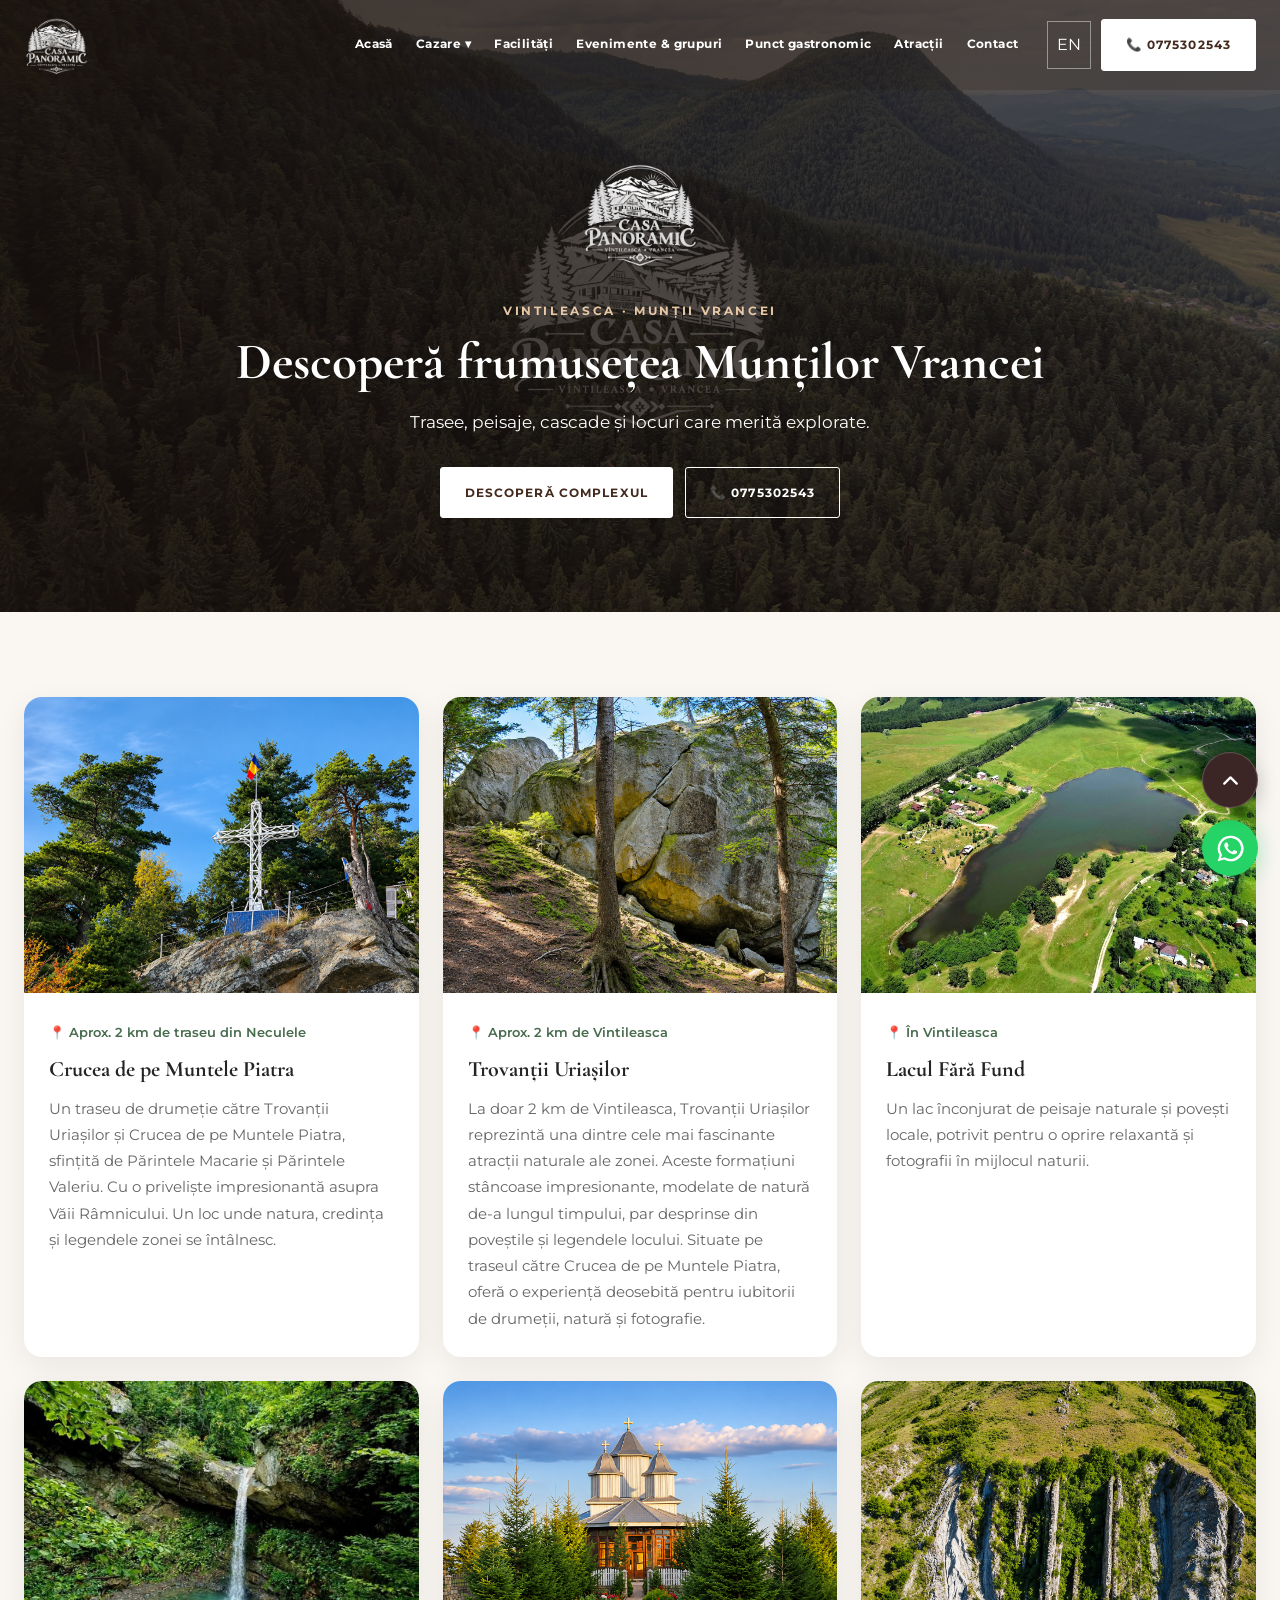
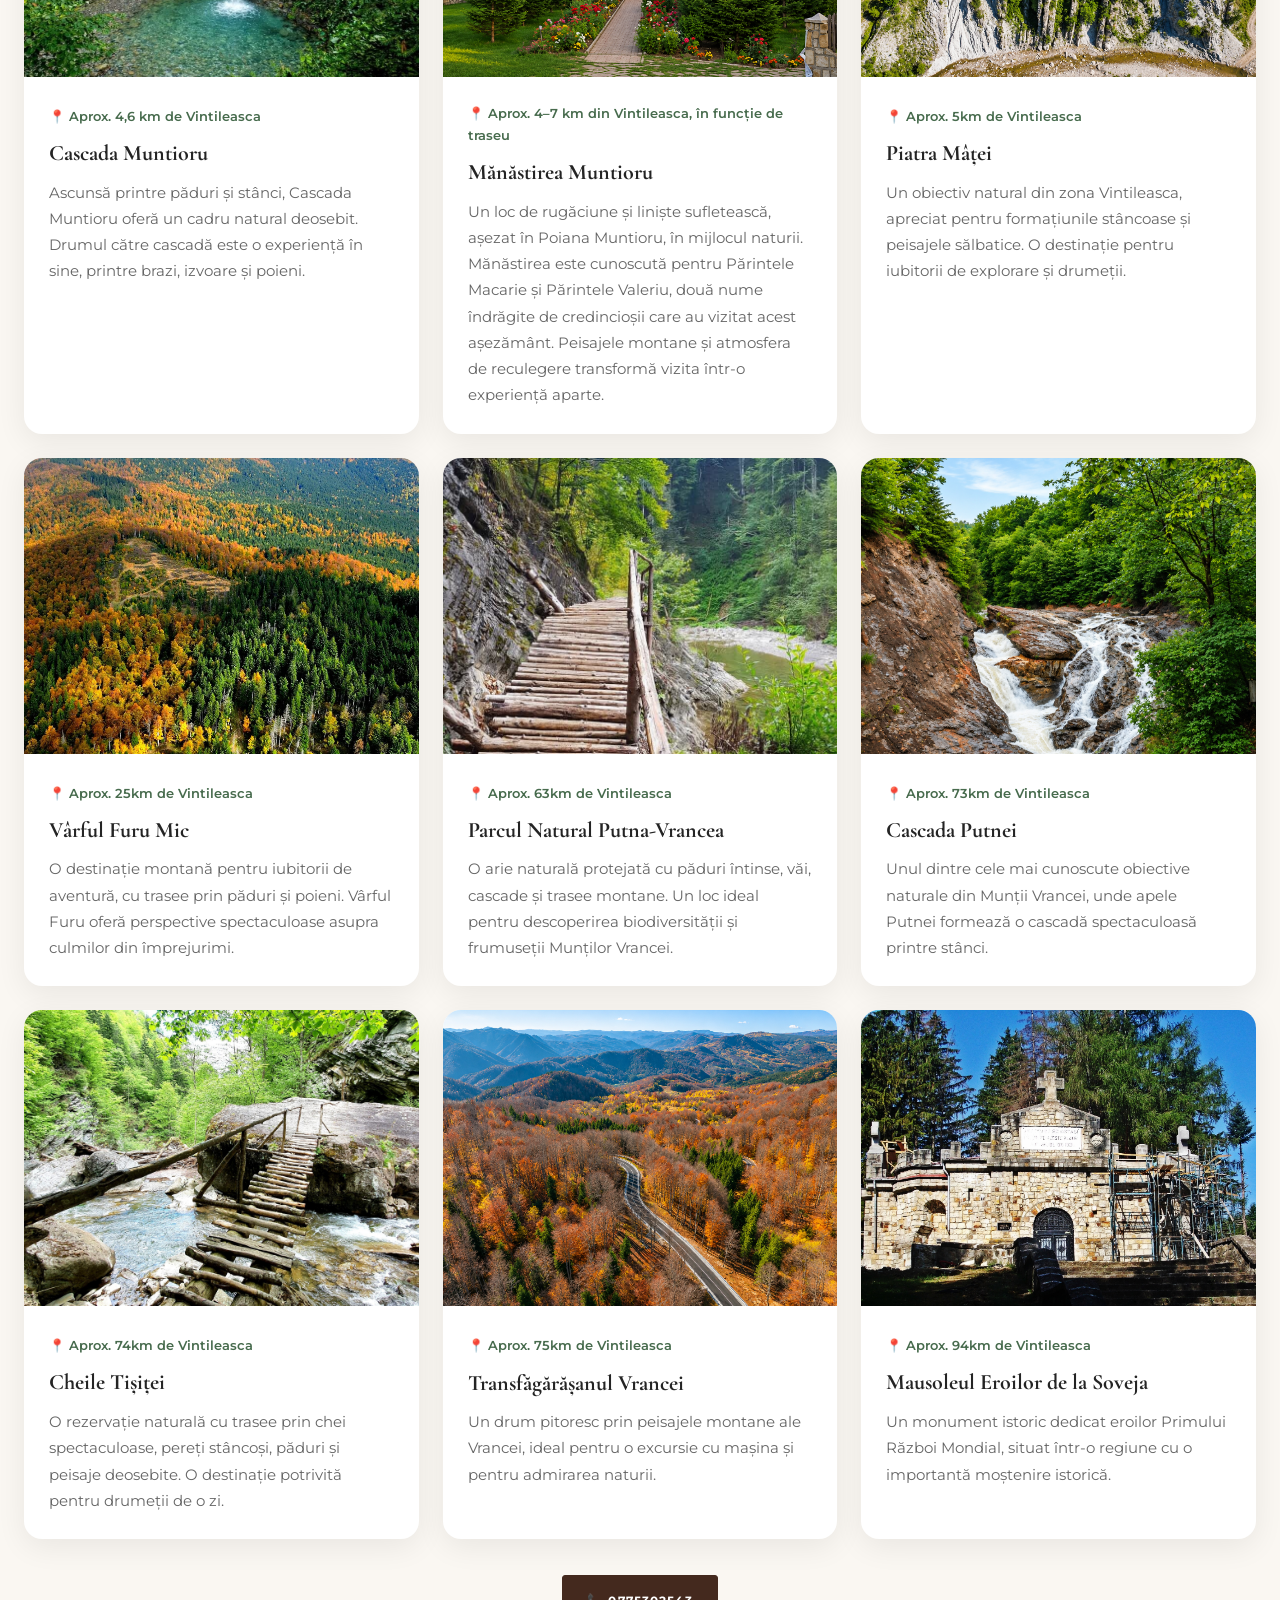
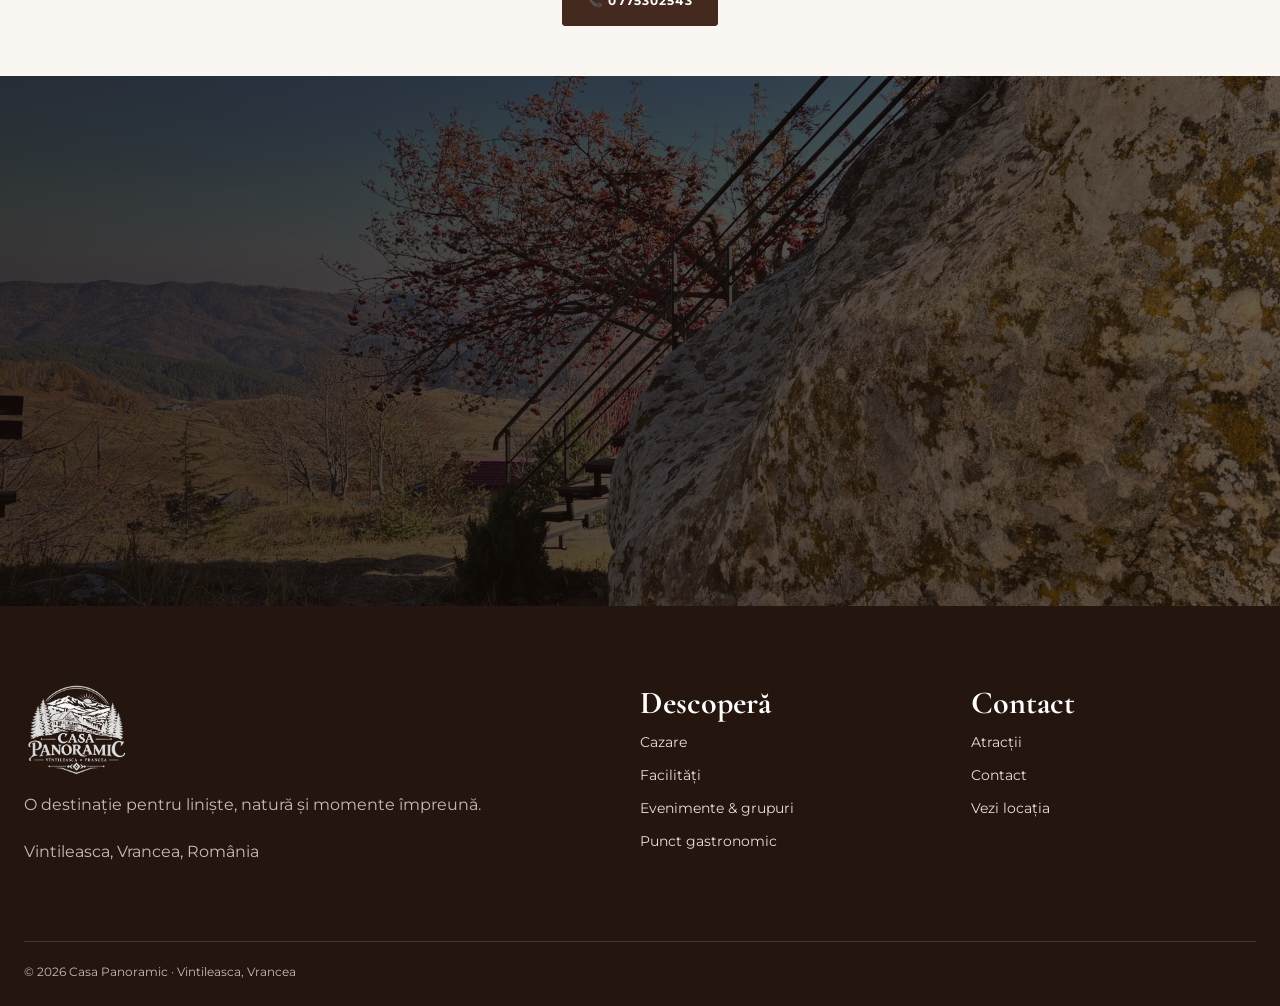
==== commit 52876c42: "Update atractii.html" ====
--- a/atractii.html
+++ b/atractii.html
@@ -1 +1,90 @@
-<!doctype html><html lang="ro"><head><meta charset="utf-8"><meta name="viewport" content="width=device-width,initial-scale=1"><meta name="theme-color" content="#44291e"><meta name="description" content="Casa Panoramic Vintileasca, Vrancea — cazare în natură, vile și case, facilități, evenimente și gastronomie locală."><link rel="preconnect" href="https://fonts.googleapis.com"><link rel="preconnect" href="https://fonts.gstatic.com" crossorigin><link href="https://fonts.googleapis.com/css2?family=Cormorant+Garamond:wght@400;500;600;700&family=Montserrat:wght@400;500;600;700&display=swap" rel="stylesheet"><link rel="stylesheet" href="style.css"><title>Casa Panoramic | Vintileasca</title></head><body><div id="app"></div><script src="config.js"></script><script src="site.js"></script></body></html>
+
+<!doctype html>
+<html lang="ro">
+<head>
+  <meta charset="utf-8">
+  <meta name="viewport" content="width=device-width, initial-scale=1">
+
+  <!-- SEO PRINCIPAL -->
+  <title>Atracții Turistice Vintileasca și Vrancea | Casa Panoramic</title>
+
+  <meta name="description" content="Descoperă atracțiile turistice din Vintileasca, Vrancea: Cascada Muntioru, Trovanții Uriașilor, Mănăstirea Muntioru, trasee montane și peisaje spectaculoase.">
+
+  <meta name="robots" content="index, follow, max-image-preview:large">
+
+  <link rel="canonical" href="https://casapanoramic.ro/atractii.html">
+
+  <!-- OPEN GRAPH - FACEBOOK / WHATSAPP -->
+  <meta property="og:type" content="website">
+  <meta property="og:locale" content="ro_RO">
+  <meta property="og:site_name" content="Casa Panoramic Vintileasca">
+
+  <meta property="og:title" content="Atracții Turistice în Vintileasca și Vrancea | Casa Panoramic">
+
+  <meta property="og:description" content="Explorează frumusețile naturale din Vintileasca: cascade, trasee montane, mănăstiri și locuri deosebite de vizitat în Vrancea.">
+
+  <meta property="og:url" content="https://casapanoramic.ro/atractii.html">
+
+  <meta property="og:image" content="https://casapanoramic.ro/images/casa-logo.png">
+  <meta property="og:image:alt" content="Atracții turistice în Vintileasca, Vrancea">
+
+  <!-- TWITTER / X -->
+  <meta name="twitter:card" content="summary_large_image">
+
+  <meta name="twitter:title" content="Atracții Turistice Vintileasca | Casa Panoramic">
+
+  <meta name="twitter:description" content="Descoperă Cascada Muntioru, Trovanții Uriașilor, traseele montane și atracțiile naturale din Vintileasca, Vrancea.">
+
+  <meta name="twitter:image" content="https://casapanoramic.ro/images/casa-logo.png">
+
+  <!-- SCHEMA.ORG - PAGINA DE ATRACTII -->
+  <script type="application/ld+json">
+  {
+    "@context": "https://schema.org",
+    "@type": "CollectionPage",
+    "@id": "https://casapanoramic.ro/atractii.html#webpage",
+    "name": "Atracții Turistice Vintileasca și Vrancea",
+    "description": "Ghid al atracțiilor turistice din Vintileasca și împrejurimi, cu trasee montane, cascade, mănăstiri și obiective naturale.",
+    "url": "https://casapanoramic.ro/atractii.html",
+    "inLanguage": "ro-RO",
+    "isPartOf": {
+      "@type": "WebSite",
+      "name": "Casa Panoramic Vintileasca",
+      "url": "https://casapanoramic.ro/"
+    },
+    "about": {
+      "@type": "Place",
+      "name": "Vintileasca, Vrancea",
+      "address": {
+        "@type": "PostalAddress",
+        "addressLocality": "Vintileasca",
+        "addressRegion": "Vrancea",
+        "addressCountry": "RO"
+      }
+    }
+  }
+  </script>
+
+  <!-- DESIGN -->
+  <meta name="theme-color" content="#44291e">
+
+  <!-- FONTURI -->
+  <link rel="preconnect" href="https://fonts.googleapis.com">
+  <link rel="preconnect" href="https://fonts.gstatic.com" crossorigin>
+
+  <link href="https://fonts.googleapis.com/css2?family=Cormorant+Garamond:wght@400;500;600;700&family=Montserrat:wght@400;500;600;700&display=swap" rel="stylesheet">
+
+  <!-- CSS -->
+  <link rel="stylesheet" href="style.css">
+
+</head>
+
+<body>
+
+  <div id="app"></div>
+
+  <script src="config.js"></script>
+  <script src="site.js"></script>
+
+</body>
+</html>
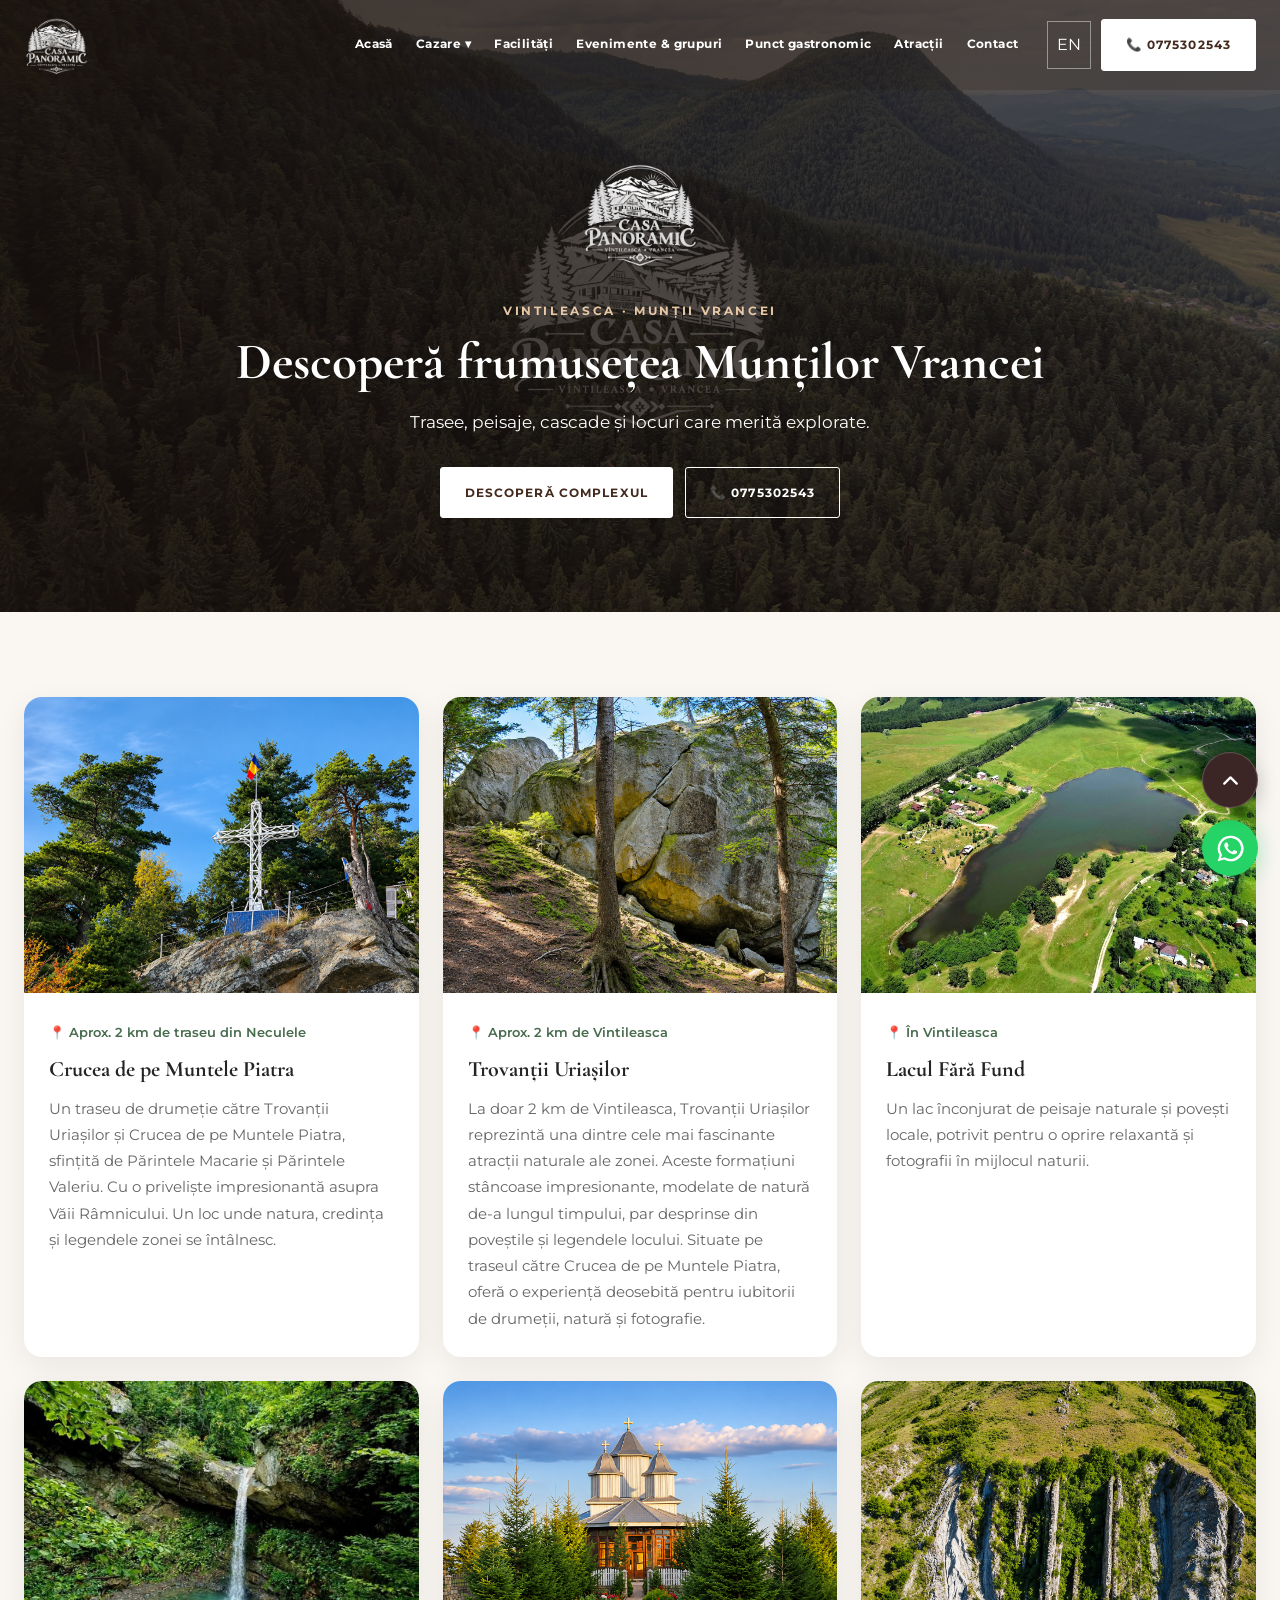
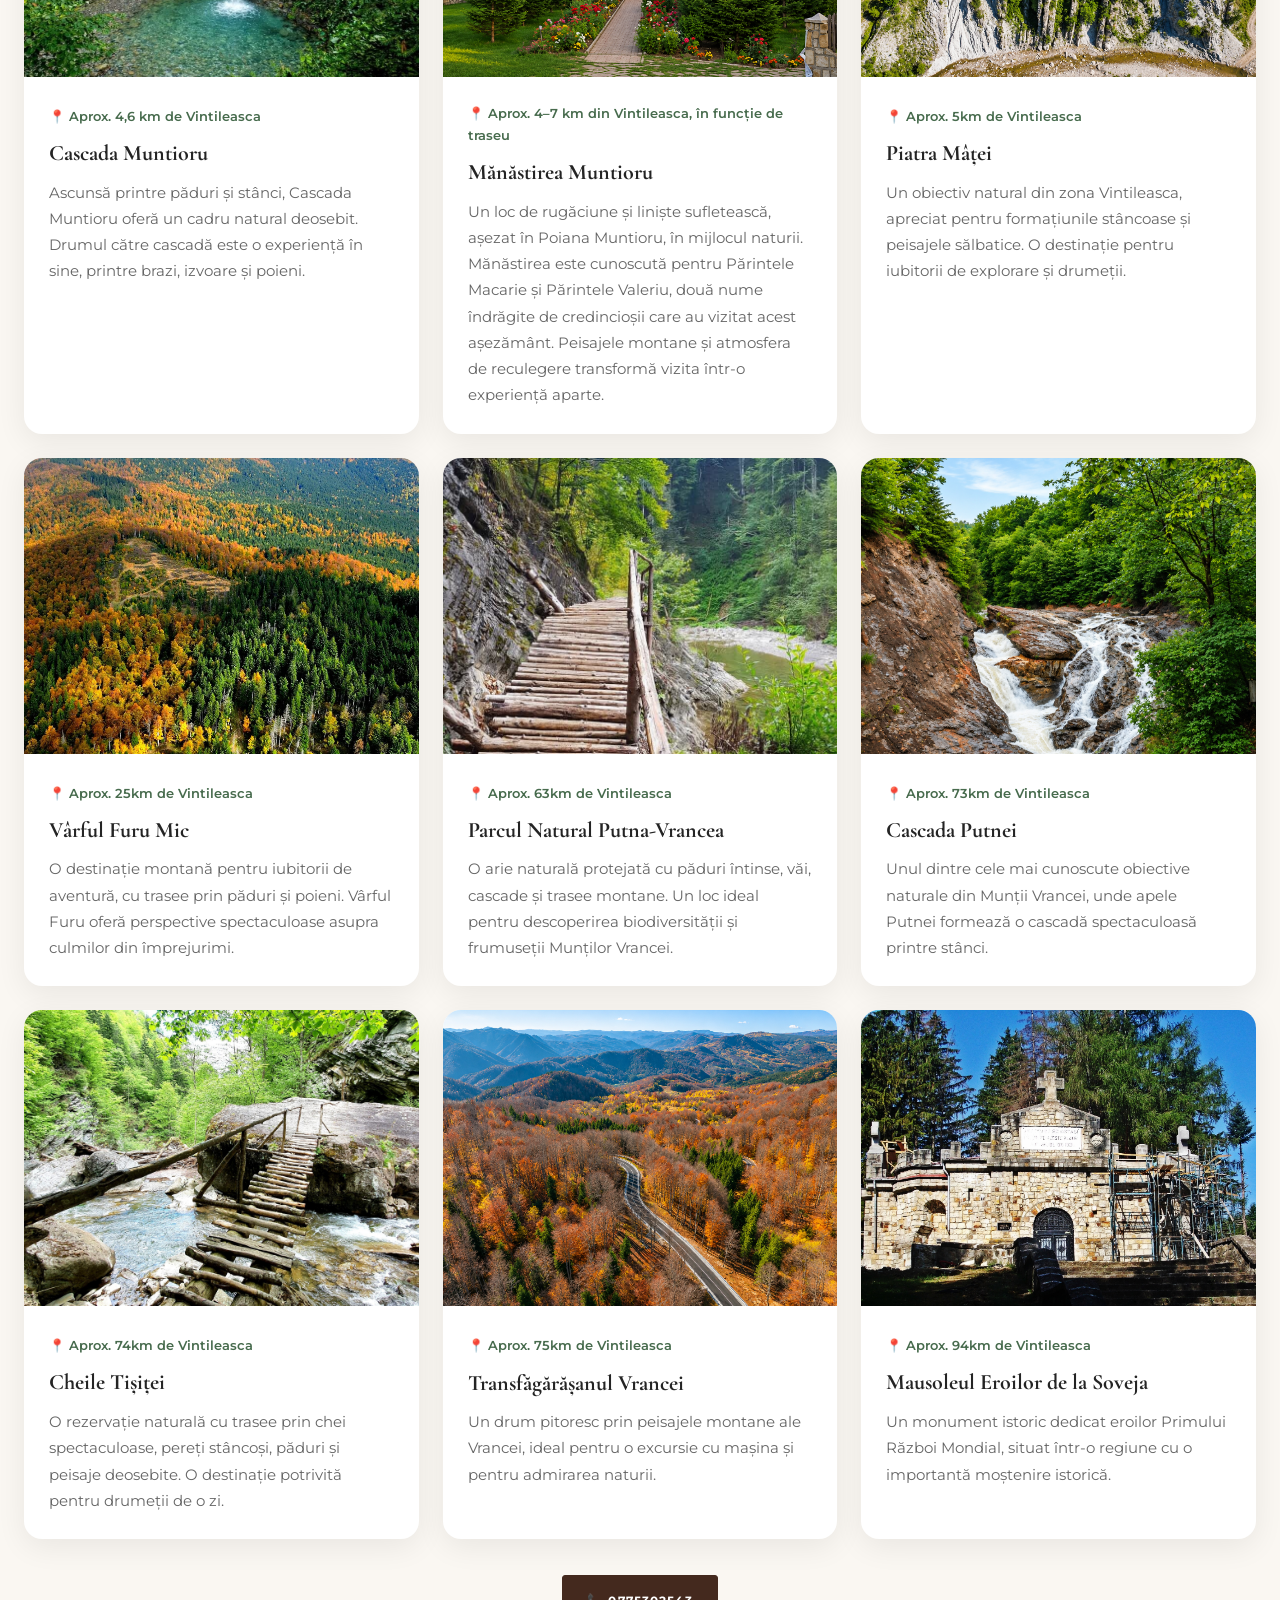
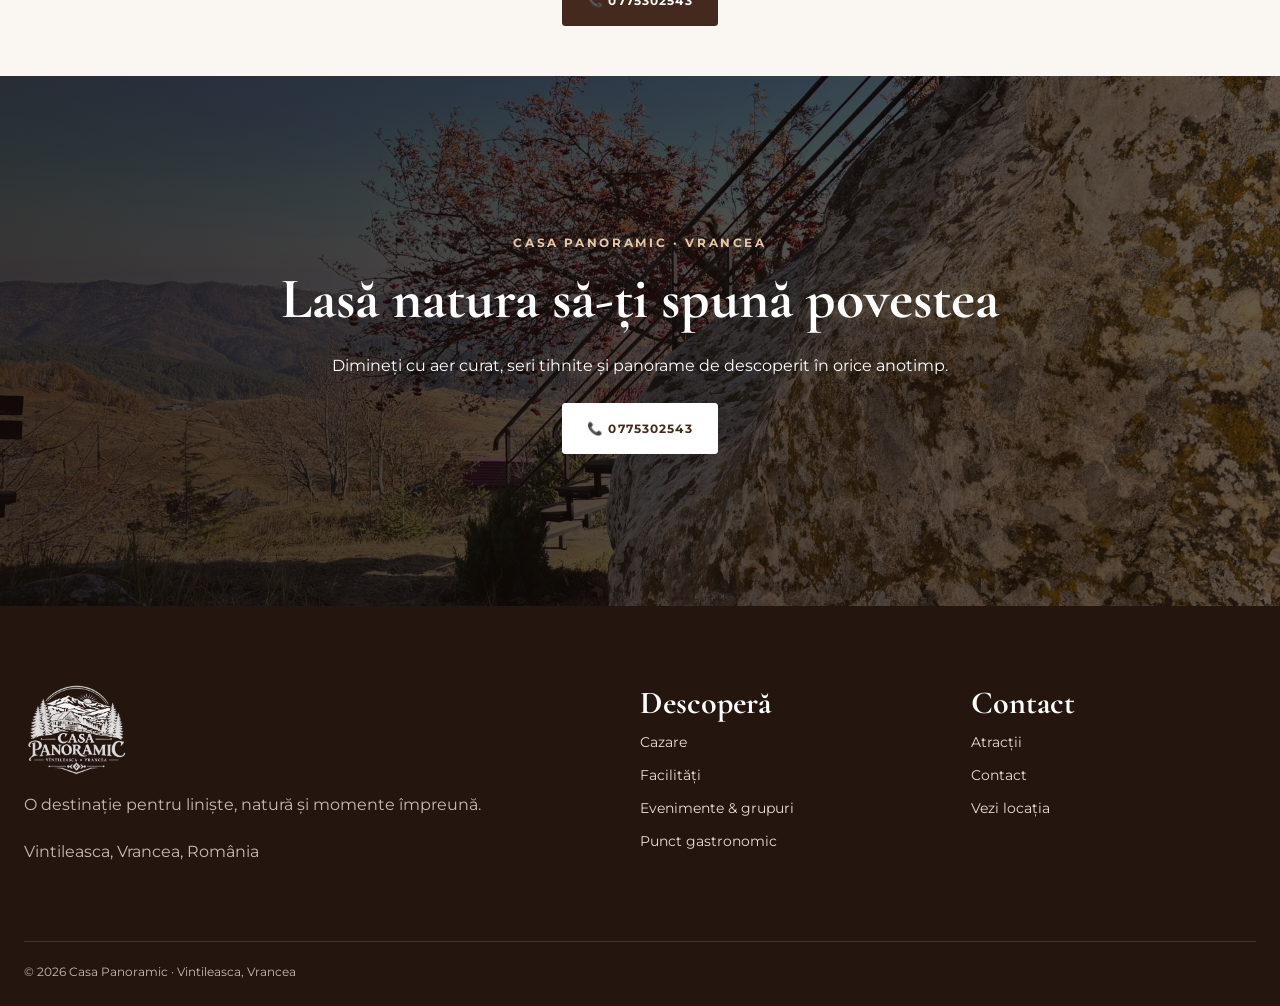
==== commit cb8509f6: "Update Open Graph and Twitter image URLs" ====
--- a/atractii.html
+++ b/atractii.html
@@ -25,7 +25,7 @@
 
   <meta property="og:url" content="https://casapanoramic.ro/atractii.html">
 
-  <meta property="og:image" content="https://casapanoramic.ro/images/casa-logo.png">
+  <meta property="og:image" content="https://casapanoramic.ro/images/logo.png">
   <meta property="og:image:alt" content="Atracții turistice în Vintileasca, Vrancea">
 
   <!-- TWITTER / X -->
@@ -35,7 +35,7 @@
 
   <meta name="twitter:description" content="Descoperă Cascada Muntioru, Trovanții Uriașilor, traseele montane și atracțiile naturale din Vintileasca, Vrancea.">
 
-  <meta name="twitter:image" content="https://casapanoramic.ro/images/casa-logo.png">
+  <meta name="twitter:image" content="https://casapanoramic.ro/images/logo.png">
 
   <!-- SCHEMA.ORG - PAGINA DE ATRACTII -->
   <script type="application/ld+json">
